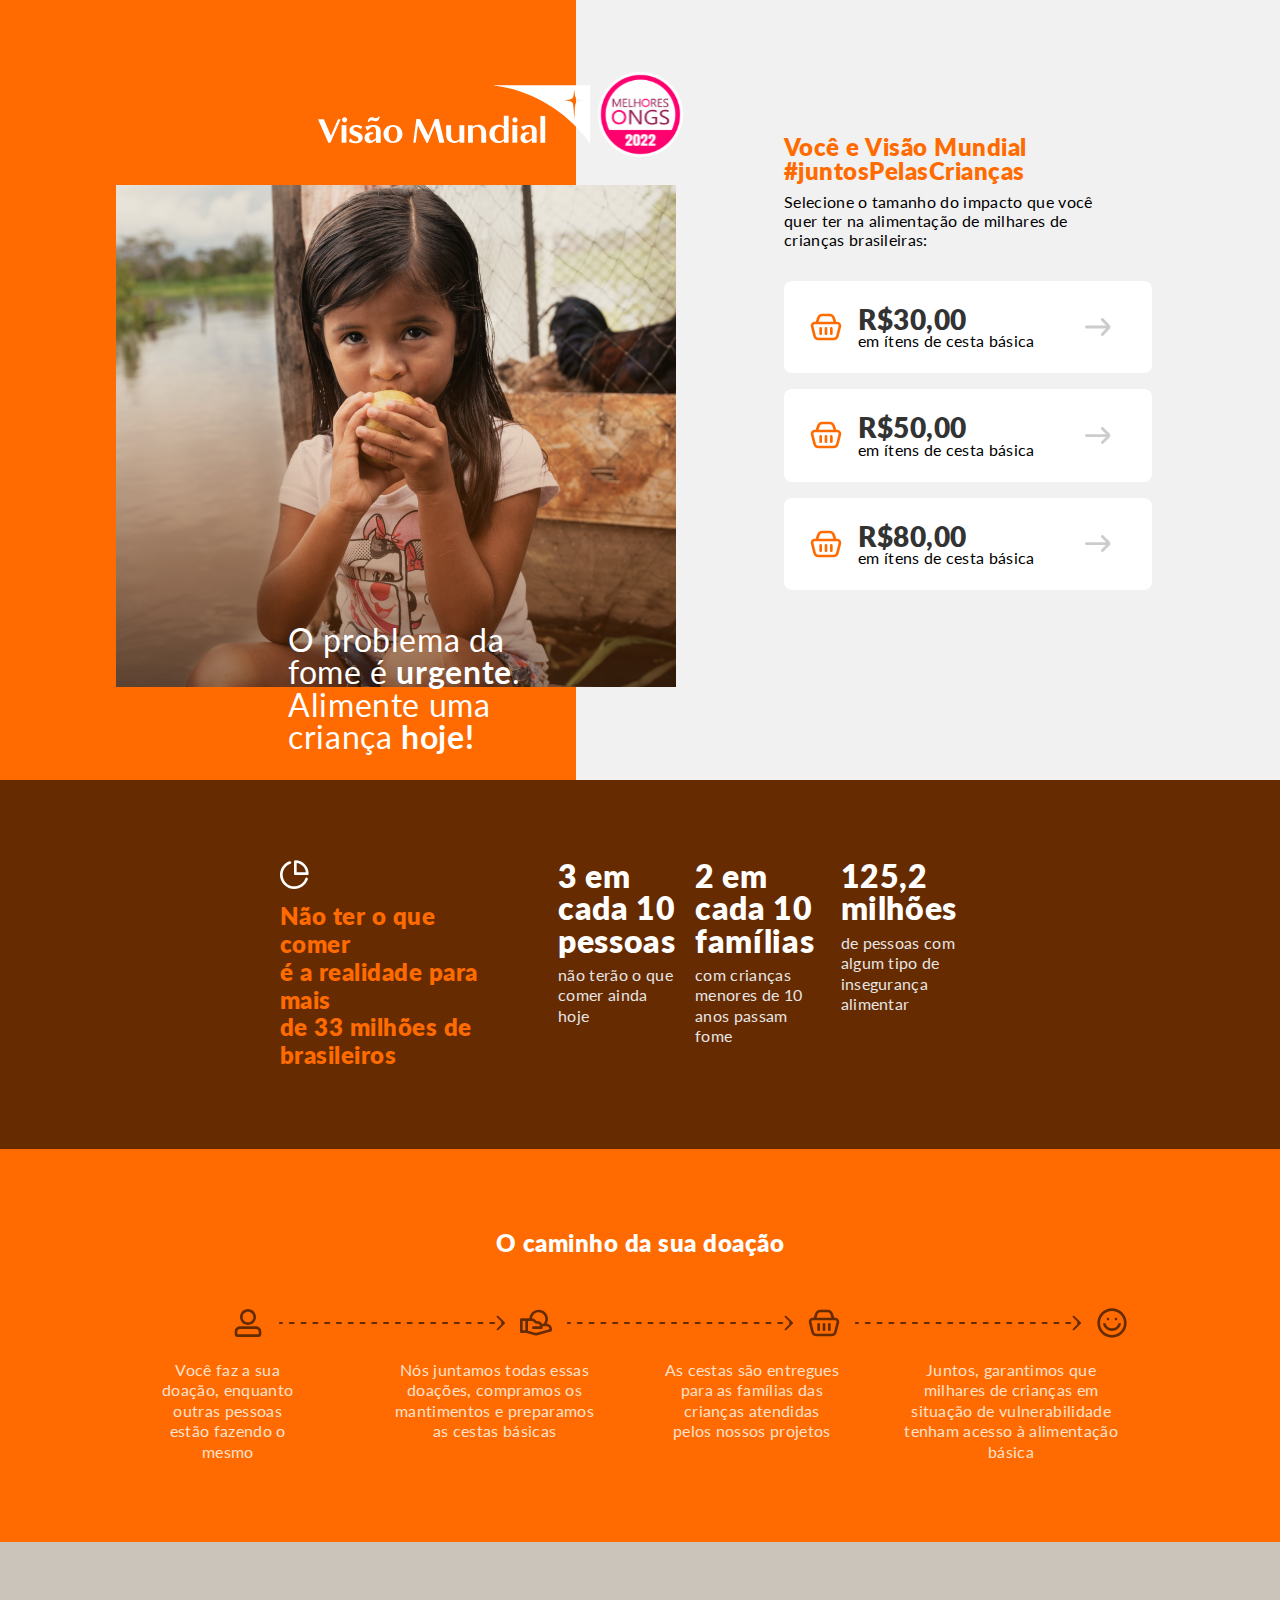
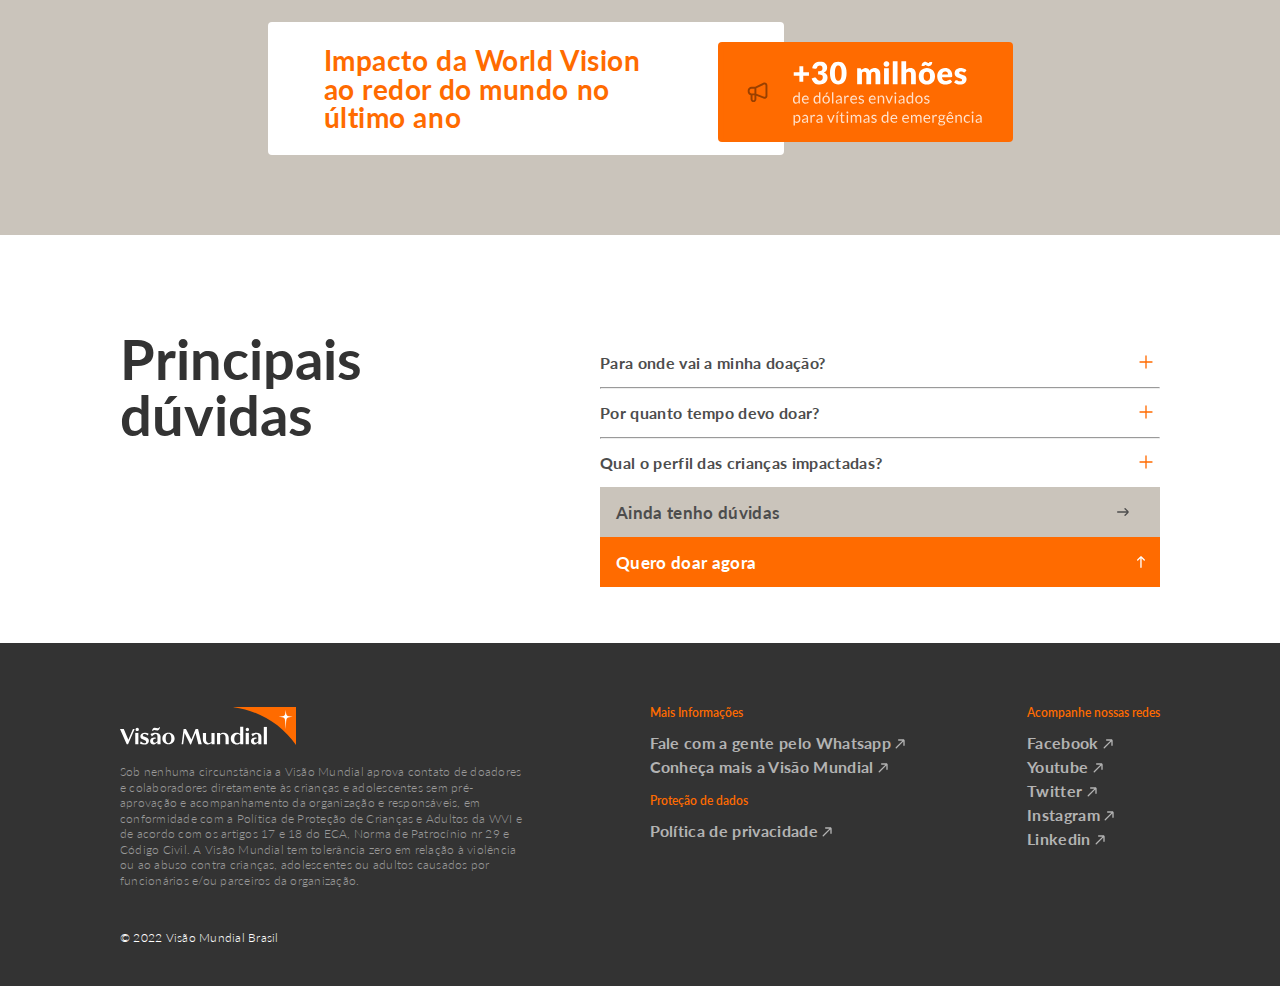
==== index.html @ 4692e0c3 "cristiandres" ====
<!DOCTYPE html>
<html lang="en">
<head>

<script type="a19dc2d18b80ae89de9bfba3-text/javascript">
      (function (w, d, s, l, i) {
        w[l] = w[l] || [];
        w[l].push({ "gtm.start": new Date().getTime(), event: "gtm.js" });
        var f = d.getElementsByTagName(s)[0],
          j = d.createElement(s),
          dl = l != "dataLayer" ? "&l=" + l : "";
        j.async = true;
        j.src = "https://www.googletagmanager.com/gtm.js?id=" + i + dl;
        f.parentNode.insertBefore(j, f);
      })(window, document, "script", "dataLayer", "GTM-N586X29");
    </script>

<meta charset="UTF-8" />
<meta http-equiv="X-UA-Compatible" content="IE=edge" />
<meta name="viewport" content="width=device-width, initial-scale=1.0" />
<link rel="stylesheet" href="./style/style.css" />
<title>Juntos Pelas Crianças</title>
<link rel="icon" href="assets/favicon.ico" />
<link rel="preconnect" href="https://fonts.googleapis.com" />
<link rel="preconnect" href="https://fonts.gstatic.com" crossorigin />
<link href="https://fonts.googleapis.com/css2?family=Lato:ital,wght@0,300;0,400;0,700;0,900;1,300;1,400&display=swap" rel="stylesheet" />
<link rel="stylesheet" href="https://unpkg.com/swiper/swiper-bundle.min.css" />
</head>
<body>

<noscript><iframe
        src="https://www.googletagmanager.com/ns.html?id=GTM-N586X29"
        height="0"
        width="0"
        style="display: none; visibility: hidden"
      ></iframe
    ></noscript>

<main>

<section class="first-section" class="section">
<div class="left-side-first-section">
<img class="logo" src="./assets/logo-com-selo-ongs-2022.svg" alt="Logo Visão Mundial" style="height: 85px;" />
<img class="child-image" src="./assets/child-image.png" alt="Imagem de uma criança sorrindo olhando para a camera" style="top:185px" />
<img class="child-image-mobile" src="./assets/child-image-mobile.png" alt="Imagem de uma criança sorrindo olhando para a camera" />
<div>
<p class="description">
O problema da <br> fome é <strong>urgente</strong>. <br> Alimente uma <br>
criança <strong>hoje!</strong>
</p>
<a href="#faq-section" class="button-left-side-first-section">
Quero saber mais <br />
</a>
</div>
</div>
<div class="right-side-first-section" id="right-side-first-section">
<h1>Você e Visão Mundial #juntosPelasCrianças</h1>
<p>
Selecione o tamanho do impacto que você quer ter na alimentação de milhares de crianças brasileiras:
</p>
<div class="buttons">
<button class="button-donate" id="donate" onclick="if (!window.__cfRLUnblockHandlers) return false; handleCheckoutDonate(1,30)" data-cf-modified-a19dc2d18b80ae89de9bfba3-="">
<img class="icon" src="./assets/icon-donation.svg" alt="Icone silhoueta de uma pessoa" />
<div class="flex-content">
<h1>R$30,00</h1>
<p>em ítens de cesta básica</p>
</div>
<img class="arrow-icon" id="seta" src="./assets/right-arrow.svg" alt="Icone seta para esquerda" />
</button>
<button class="button-donate" onclick="if (!window.__cfRLUnblockHandlers) return false; handleCheckoutDonate(2,50)" data-cf-modified-a19dc2d18b80ae89de9bfba3-="">
<img class="icon" src="./assets/icon-donation.svg" alt="Icone silhoueta de duas pessoa" />
<div class="flex-content">
<h1>R$50,00</h1>
<p>em ítens de cesta básica</p>
</div>
<img class="arrow-icon" id="seta" src="./assets/right-arrow.svg" alt="Icone seta para esquerda" />
</button>
<button class="button-donate" onclick="if (!window.__cfRLUnblockHandlers) return false; handleCheckoutDonate(3,80)" data-cf-modified-a19dc2d18b80ae89de9bfba3-="">
<img class="icon" src="./assets/icon-donation.svg" alt="Icone silhoueta de duas pessoa com um simbolo de mais ao lado" />
<div class="flex-content">
<h1>R$80,00</h1>
<p>em ítens de cesta básica</p>
</div>
<img class="arrow-icon" id="seta" src="./assets/right-arrow.svg" alt="Icone seta para esquerda" />
</button>
</div>
</div>
</section>

<section class="section-infos">
<div class="container-infos">
<div class="flex-container-infos">
<div class="left-div-infos">
<img src="assets/clock-icon.svg" alt="Icone de um relógio" />
<h1>Não ter o que comer </br>
é a realidade para mais </br>
de 33 milhões de brasileiros</h1>
</div>
<div class="card-infos">
<div class="card-info">
<h1>3 em cada 10 pessoas</h1>
<p>não terão o que comer ainda hoje</p>
</div>
<div class="card-info">
<h1>2 em cada
10 famílias</h1>
<p>com crianças menores de 10 anos passam fome</p>
</div>
<div class="card-info">
<h1>125,2
milhões</h1>
<p>de pessoas com algum tipo de insegurança alimentar</p>
</div>
</div>
</div>
</div>
</section>

<section class="section-infos-mobile">
<div class="container-infos">
<div class="flex-container-infos">
<div class="left-div-infos">
<img src="assets/clock-icon.svg" alt="Icone de um relógio" />
<h1>Não ter o que comer </br>
é a realidade para mais </br>
de 33 milhões de brasileiros</h1>
</div>
<div class="slideshow-container" id="sliders">
<div class="slide mySlidesNew fade">
<div class="card-info">
<h1>3 em cada 10 pessoas</h1>
<p>não terão o que comer ainda hoje</p>
</div>
</div>
<div class="slide mySlidesNew fade">
<div class="card-info">
<h1>2 em cada
10 famílias</h1>
<p>com crianças menores de 10 anos passam fome</p>
</div>
</div>
<div class="slide mySlidesNew fade">
<div class="card-info">
<h1>125,2
milhões</h1>
<p>de pessoas com algum tipo de insegurança alimentar</p>
</div>
</div>
</div>
<div style="text-align: center">
<span class="dot" onclick="if (!window.__cfRLUnblockHandlers) return false; currentSlide(1)" data-cf-modified-a19dc2d18b80ae89de9bfba3-=""></span>
<span class="dot" onclick="if (!window.__cfRLUnblockHandlers) return false; currentSlide(2)" data-cf-modified-a19dc2d18b80ae89de9bfba3-=""></span>
<span class="dot" onclick="if (!window.__cfRLUnblockHandlers) return false; currentSlide(3)" data-cf-modified-a19dc2d18b80ae89de9bfba3-=""></span>
</div>
</div>
</div>
</section>

<section class="section-steps">
<div class="container-steps">
<div class="flex-container-steps">
<div class="left-div-steps">
<h1>O caminho da sua doação</h1>
</div>
<img src="assets/caminho-da-doacao.svg" alt="Caminho da doação" class="caminho-da-doacao" />
<div class="card-steps">
<div class="card-step">
<img src="assets/one-person-icon.svg" alt="Icone de uma pessoa" class="icons" />
<p class="step-one">Você faz a sua doação, enquanto outras pessoas estão fazendo o mesmo</p>
<img src="assets/line.svg" alt="Icone de uma linha" class="icon-line" />
<img src="assets/Combined.svg" alt="Icone de uma pessoa" class="icons" />
<p class="step-two">Nós juntamos todas essas doações, compramos os mantimentos e preparamos as cestas básicas</p>
<img src="assets/line.svg" alt="Icone de uma linha" class="icon-line" />
<img src="assets/basket.svg" alt="Icone de uma pessoa" class="icons" />
<p class="step-three">As cestas são entregues para as famílias das crianças atendidas pelos nossos projetos</p>
<img src="assets/line.svg" alt="Icone de uma linha" class="icon-line" />
<img src="assets/happy.svg" alt="Icone de uma pessoa" class="icons" />
<p class="step-four">Juntos, garantimos que milhares de crianças em situação de vulnerabilidade tenham acesso à alimentação básica</p>
</div>
</div>
</div>
</section>
<a class="donate-now-button-mobile" href="#right-side-first-section">
<p>
Quero doar agora
</p>
<img class="arrow" id="arrow" src="assets/shape-top-orange.svg" />
</a>

<section class="impact-section">
<div class="container">
<div class="flex-container">
<div class="left-div">
<h1>Impacto da World Vision ao redor do mundo no último ano</h1>
</div>
<div class="slideshow-container" id="sliders">
<div class="slide mySlides fade">
<img id="imgcarrossel" class="right-div" src="assets/Property 1=Group 15.svg" alt="" />
</div>
<div class="slide mySlides fade">
<img id="imgcarrossel" class="right-div" src="assets/Property 1=Group 16.svg" alt="" />
</div>
<div class="slide mySlides fade">
<img id="imgcarrossel" class="right-div" src="assets/Property 1=Group 17.svg" alt="" />
</div>
</div>
<div style="text-align: center">
<span class="dot" onclick="if (!window.__cfRLUnblockHandlers) return false; currentSlide(1)" data-cf-modified-a19dc2d18b80ae89de9bfba3-=""></span>
<span class="dot" onclick="if (!window.__cfRLUnblockHandlers) return false; currentSlide(2)" data-cf-modified-a19dc2d18b80ae89de9bfba3-=""></span>
<span class="dot" onclick="if (!window.__cfRLUnblockHandlers) return false; currentSlide(3)" data-cf-modified-a19dc2d18b80ae89de9bfba3-=""></span>
</div>
</div>
</div>
</section>
<section class="faq-section" id="faq-section">
<div class="container-principle-questions">
<div class="faq">
<h1 class="principle-questions">Principais dúvidas</h1>
<div class="faq-container">
<div class="faq-one">
<div class="faq-header">
<p>Para onde vai a minha doação?</p>
</div>
<div class="faq-body">
<p>
A Visão Mundial atua em 26 estados + Distrito Federal,
com projetos focados na transformação da realidade de crianças,
de suas famílias e de suas comunidades. Neste momento, estamos
reunindo esforços no combate à fome. A sua doação é destinada à
compra de mantimentos que serão distribuídos para as famílias de
crianças em situação de vulnerabilidade.
</p>
</div>
</div>
<hr class="hr" />
<div class="faq-one">
<div class="faq-header">Por quanto tempo devo doar?</div>
<div class="faq-body">
<p>
Você pode doar até quando quiser. Não estipulamos uma data
limite para continuar doando, já que nossa atuação não acaba
e estamos sempre nos desafiando mais, em alcançar cada vez
mais crianças e oferecer o melhor suporte possível para que
tenham um presente e futuro melhores.
</p>
</div>
</div>
<hr class="hr" />
<div class="faq-two">
<div class="faq-header">
Qual o perfil das crianças impactadas?
</div>
<div class="faq-body">
<p>
São crianças que tem à partir de 2 anos de idade, que
estejam em comunidades com altos índices de violência, pouco
ou nenhum saneamento básico, pouco ou nenhum equipamento
público e que estejam em uma família com renda per capta de
até meio salário mínimo por pessoa ou sem renda nenhuma.
</p>
</div>
</div>
<div class="new-button">
<button class="ask-questions" onclick="if (!window.__cfRLUnblockHandlers) return false; redirectFaq()" data-cf-modified-a19dc2d18b80ae89de9bfba3-="">
Ainda tenho dúvidas
<img class="arrow" id="arrow" src="assets/shape-right.svg" />
</button>
</div>
<div class="donate-now">
<a class="donate-now-button" href="#right-side-first-section">
Quero doar agora
<img class="arrow" id="arrow" src="assets/shape-top.svg" />
</a>
</div>
</div>
</div>
</div>
</section>
<div class="new-button2">
<div class="container-align-button">
<button class="ask-questions" onclick="if (!window.__cfRLUnblockHandlers) return false; redirectFaq()" data-cf-modified-a19dc2d18b80ae89de9bfba3-="">
Ainda tenho dúvidas
</button>
<img class="arrow" id="arrow" src="assets/shape-right.svg" />
</div>
</div>

<section class="footer">
<div class="container">
<div class="footer-container">
<div class="footer-column-1">
<img src="./assets/logo2.svg" class="logo-footer" alt="Logo Visão Mundial" />
<p class="description">
Sob nenhuma circunstância a Visão Mundial aprova contato de
doadores e colaboradores diretamente às crianças e adolescentes
sem pré-aprovação e acompanhamento da organização e
responsáveis, em conformidade com a Política de Proteção de
Crianças e Adultos da WVI e de acordo com os artigos 17 e 18 do
ECA, Norma de Patrocínio nr 29 e Código Civil. A Visão Mundial
tem tolerância zero em relação à violência ou ao abuso contra
crianças, adolescentes ou adultos causados por funcionários e/ou
parceiros da organização.
</p>
<p class="copyright">© 2022 Visão Mundial Brasil</p>
</div>
<div class="footer-column-2-desktop">
<div class="infos">
<div class="title-info">Mais Informações</div>
<ul class="ul-links">
<a class="first-link" href="https://api.whatsapp.com/send/?phone=5511984840442&text=Quero+saber+mais+Sobre+o+Juntos+pelas+Crian%C3%A7as&type=phone_number&app_absent=0" target="_blank">
Fale com a gente pelo Whatsapp
<img src="assets/shape.svg" alt="logo seta" />
</a>
<a href="https://visaomundial.org.br/" target="_blank">
Conheça mais a Visão Mundial
<img src="assets/shape.svg" alt="logo seta" />
</a>
</ul>
</div>
<div class="infos2">
<div class="title-info data-protection">Proteção de dados</div>
<ul>
<a class="first-link" href="https://visaomundial.org.br/politica-de-privacidade" target="_blank">
Política de privacidade
<img src="assets/shape.svg" alt="logo seta" />
</a>
</ul>
</div>
</div>
<div class="footer-column-3-desktop">
<div>
<div class="title-info">Acompanhe nossas redes</div>
<ul>
<a class="first-link" href="https://www.facebook.com/visaomundialbrasil" target="_blank">Facebook <img src="assets/shape.svg" alt="logo seta" /></a>
<a href="https://www.youtube.com/user/visaomundial" target="_blank">Youtube <img src="assets/shape.svg" alt="logo seta" /></a>
<a href="https://twitter.com/visaomundialbr" target="_blank">Twitter <img src="assets/shape.svg" alt="logo seta" /></a>
<a href="https://www.instagram.com/visaomundialbr" target="_blank">Instagram <img src="assets/shape.svg" alt="logo seta" /></a>
<a href="https://www.linkedin.com/company/visaomundialbrasil" target="_blank">Linkedin <img src="assets/shape.svg" alt="logo seta" /></a>
</ul>
</div>
</div>
<div class="footer-column-2">
<div class="infos">
<div class="title-info">Mais Informações</div>
<ul class="ul-links">
<a class="first-link" href="https://api.whatsapp.com/send/?phone=5511984840442&text=Quero+saber+mais+Sobre+o+Juntos+pelas+Crian%C3%A7as&type=phone_number&app_absent=0" target="_blank">
Fale com a gente pelo Whatsapp
<img src="assets/shape.svg" alt="logo seta" />
</a>
<a href="https://visaomundial.org.br/" target="_blank">
Conheça mais a Visão Mundial
<img src="assets/shape.svg" alt="logo seta" />
</a>
</ul>
</div>
<div>
<div class="title-info">Acompanhe nossas redes</div>
<ul>
<a class="first-link" href="https://www.facebook.com/visaomundialbrasil" target="_blank">Facebook <img src="assets/shape.svg" alt="logo seta" /></a>
<a href="https://www.youtube.com/user/visaomundial" target="_blank">Youtube <img src="assets/shape.svg" alt="logo seta" /></a>
<a href="https://twitter.com/visaomundialbr" target="_blank">Twitter <img src="assets/shape.svg" alt="logo seta" /></a>
<a href="https://www.instagram.com/visaomundialbr" target="_blank">Instagram <img src="assets/shape.svg" alt="logo seta" /></a>
<a href="https://www.linkedin.com/company/visaomundialbrasil" target="_blank">Linkedin <img src="assets/shape.svg" alt="logo seta" /></a>
</ul>
</div>
<div class="footer-styled">
<div class="infos2">
<div class="title-info data-protection">
Proteção de dados
</div>
<ul>
<a class="first-link" href="https://visaomundial.org.br/politica-de-privacidade" target="_blank">
Política de privacidade
<img src="assets/shape.svg" alt="logo seta" />
</a>
</ul>
<p class="copyright-responsive">
© 2022 Visão Mundial Brasil
</p>
</div>
</div>
</div>
</div>
</div>
</section>
</main>
<script src="main.js" type="a19dc2d18b80ae89de9bfba3-text/javascript"></script>
<script src="cdn-cgi/scripts/7d0fa10a/cloudflare-static/rocket-loader.min.js" data-cf-settings="a19dc2d18b80ae89de9bfba3-|49" defer=""></script><script>(function(){var js = "window['__CF$cv$params']={r:'792d05284d28010c',m:'62EVieqqGM2b7tFqPxqPP0urpMgGjeKbTmohQ7Q.zNc-1675278973-0-AfZ0HYU2oMQgvB2HtzjO/BmD67C85xA/m6UpIfVWdhsxxM2Cqoj7UtRtLjNQlJabB9xCR+bQ0feY7Orht8M1q5HPN3GzhIoXNREAxhd0/8vvodjFzK/+mPB7bnPtZ2iF7Q==',s:[0xb9385d75fd,0x10c1b6992c],u:'/cdn-cgi/challenge-platform/h/b'};var now=Date.now()/1000,offset=14400,ts=''+(Math.floor(now)-Math.floor(now%offset)),_cpo=document.createElement('script');_cpo.nonce='',_cpo.src='/cdn-cgi/challenge-platform/h/b/scripts/alpha/invisible.js?ts='+ts,document.getElementsByTagName('head')[0].appendChild(_cpo);";var _0xh = document.createElement('iframe');_0xh.height = 1;_0xh.width = 1;_0xh.style.position = 'absolute';_0xh.style.top = 0;_0xh.style.left = 0;_0xh.style.border = 'none';_0xh.style.visibility = 'hidden';document.body.appendChild(_0xh);function handler() {var _0xi = _0xh.contentDocument || _0xh.contentWindow.document;if (_0xi) {var _0xj = _0xi.createElement('script');_0xj.nonce = '';_0xj.innerHTML = js;_0xi.getElementsByTagName('head')[0].appendChild(_0xj);}}if (document.readyState !== 'loading') {handler();} else if (window.addEventListener) {document.addEventListener('DOMContentLoaded', handler);} else {var prev = document.onreadystatechange || function () {};document.onreadystatechange = function (e) {prev(e);if (document.readyState !== 'loading') {document.onreadystatechange = prev;handler();}};}})();</script></body>
</html>
---- style/style.css ----
*{padding:0;margin:0;box-sizing:border-box;font-family:lato,sans-serif}html{scroll-behavior:smooth}.container{max-width:1040px;margin:0 auto;width:100%}.container-principle-questions{max-width:1040px;margin:0 auto;width:100%}.first-section{width:100%;display:flex;background-color:#f1f1f1}.left-side-first-section{background-color:#ff6b00;width:45%;padding:72px 100px 72px 188px;position:relative;height:780px}.logo{margin-left:130px}.child-image{position:absolute;right:-100px;width:100%;max-width:560px;top:140px}.child-image-mobile{display:none;position:absolute;right:-100px;width:100%;top:140px}.button-left-side-first-section{display:none}.left-side-first-section>div>p{max-width:240px;font-family:lato;font-style:normal;font-weight:400;font-size:32px;line-height:101.5%;letter-spacing:.02em;color:#fff;position:relative;margin-top:464px;margin-left:100px}.left-div h1{max-width:516px;width:100%}.right-side-first-section{width:55%;padding-left:208px;padding-top:127px}.right-side-first-section>h1{width:18.75rem;font-style:normal;font-weight:800;font-size:1.5rem;line-height:102%;color:#ff6b00;letter-spacing:.02em;margin-bottom:8px;margin-top:8px}.right-side-first-section>p{max-width:333px;font-style:normal;margin-bottom:32px;font-size:1rem;letter-spacing:.02em;color:.333333}.button-donate{max-width:368px;width:100%;background:#fff;border-radius:8px;border:none;display:flex;align-items:center;margin-top:16px;margin-bottom:8px;cursor:pointer;padding:24px 28px 24px 26px}.arrow-icon{width:26px;margin-left:50px}.button-donate>div{text-align:left;margin-left:16px}.button-donate>div>h1{font-family:lato;font-style:normal;font-weight:800;font-size:28px;line-height:101.5%;letter-spacing:.02em;color:#333}.button-donate>div>p{font-family:lato;font-style:normal;font-weight:400;font-size:16px;line-height:100%;letter-spacing:.02em;color:.333333}.list-of-benefits>p{font-family:lato;font-style:normal;font-weight:300;font-size:12px;line-height:129.5%;letter-spacing:.02em;color:#333;margin-top:56px}.slideshow-container{position:relative;margin-top:20px}.mySlides{display:none}.prev,.next{cursor:pointer;position:absolute;top:50%;width:auto;margin-top:-22px;padding:16px;color:#fff;font-weight:700;font-size:18px;transition:.6s ease;border-radius:0 3px 3px 0;user-select:none}.active,.dot:hover{color:#717171}.fade{animation-name:fade;animation-duration:1.5s}@keyframes fade{from{opacity:.4}to{opacity:1}}.list-of-benefits>ul{list-style-type:none}.list-of-benefits>ul>li{display:flex;align-items:center;margin-top:2px;margin-bottom:2px;color:#666}.list-of-benefits>ul>li>img{margin-right:5px}.flex-container{display:flex;justify-content:center}.slide{display:inline-block}.slide>img{width:296px;height:104px}.impact-section{width:100%;background-color:#cac4bb;padding:80px 0;display:flex;justify-content:center}.swiper{width:300px;height:300px;position:absolute;left:50%;top:50%;margin-left:-150px;margin-top:-150px}.swiper-slide{background-position:center;background-size:cover}.impact-section .left-div{background:#fff;border-radius:4px;max-width:516px;max-height:144px;padding:24px 91px 24px 56px}.impact-section .left-div>h1{font-weight:700;font-size:28px;line-height:101.5%;letter-spacing:.02em;color:#ff6b00;width:95%}.impact-section .right-div{background:#ff6b00;border-radius:4px;width:295px;height:100px;display:flex;align-items:center;justify-content:center;margin-left:-66px}.impact-section .right-div>img{width:20px;height:20px;margin-left:25px;margin-right:25px}.impact-section .right-div>div{width:100%;color:#fff}.section-infos{width:100%;background-color:#662b00;padding:80px 0;display:flex;justify-content:center;padding:80px 280px}.section-infos-mobile{width:100%;background-color:#662b00;padding:80px 0;display:flex;justify-content:center;padding:80px 280px;display:none}.container-infos .flex-container-infos{display:flex}.left-div-infos>h1{color:#ff6b00;font-family:lato;font-style:normal;font-weight:800;font-size:24px;line-height:116%;letter-spacing:.02em;color:#ff6b00;max-width:368px;margin-top:10px;padding-right:50px}.card-infos{display:flex}.card-info{max-width:177px;margin-right:16px}.card-info>h1{font-family:lato;font-style:normal;font-weight:800;font-size:32px;line-height:101.5%;letter-spacing:.02em;color:#fff;margin-bottom:8px}.card-info>p{font-family:lato;font-style:normal;font-weight:400;font-size:16px;line-height:128%;letter-spacing:.02em;color:#e6e6e6}.icons{display:none}.icon-line{display:none}.section-steps{width:100%;background-color:#ff6b00;padding:80px 0;display:flex;justify-content:center;padding:80px 280px}.left-div-steps>h1{font-family:lato;font-style:normal;font-weight:800;font-size:24px;line-height:116%;text-align:center;letter-spacing:.02em;margin-bottom:50px;color:#fff}.caminho-da-doacao{margin-left:80px;margin-bottom:18px}.card-step{display:flex;font-family:lato;font-style:normal;font-weight:400;font-size:16px;line-height:128%;text-align:center;letter-spacing:.02em;color:#ffe1cc}.step-one{max-width:190px;margin-right:91px}.step-two{max-width:204px;margin-right:68px}.step-three{max-width:236px;margin-right:53px}.step-four{max-width:234px}.faq-section{width:100%;display:flex;justify-content:center;padding-top:96px;padding-bottom:56px}.principle-questions{width:252px;height:112px;font-family:lato;font-style:normal;font-weight:700;font-size:56px;line-height:99.5%;color:#333}.faq-section .faq-container{max-width:560px;margin-top:24px;width:100%}.faq-header{font-style:normal;font-weight:700;font-size:16px;line-height:100%;letter-spacing:.02em;color:#4d4d4d;margin-bottom:16px;display:flex;justify-content:space-between;cursor:pointer}.faq-section{padding:96px 16px 56px}.faq{display:flex;justify-content:space-between}.faq-header:after{content:url(../assets/shape2.svg);padding-right:7px;padding-left:7px;color:#ff6b00;float:right}.active:after{content:url(../assets/shap.svg);color:#ff6b00}.faq-body{padding:0 18px;background-color:#fff;display:none;overflow:hidden;font-style:normal;font-weight:400;font-size:16px;line-height:122.5%;letter-spacing:.02em;color:#999;padding-left:0}.faq-body>p>a{color:#ff6b00;cursor:pointer}.new-button2{display:none;margin-top:12px}.new-button{display:flex;align-items:center;justify-content:space-between}.new-button :hover{background:#cac4bb}#arrow{margin-right:15px}.donate-now{display:flex;align-items:center;justify-content:space-between}.donate-now-button-mobile{display:none;color:#ff6b00;width:100%;height:50px;border:none;font-size:17px;font-weight:700;line-height:100%;letter-spacing:.02em;background:#fff;cursor:pointer;align-items:center;justify-content:space-between;padding-left:16px;padding-right:16px;text-decoration:none}.donate-now-button{color:#fff;width:100%;height:50px;border:none;font-size:17px;font-weight:700;line-height:100%;letter-spacing:.02em;background:#ff6b00;cursor:pointer;display:flex;align-items:center;justify-content:space-between;text-decoration:none;padding-left:16px}.ask-questions :hover{background:#cac4bb}.ask-questions{color:#4d4d4d;width:100%;height:50px;border:none;font-size:17px;font-weight:700;line-height:100%;letter-spacing:.02em;background:#cac4bb;cursor:pointer;display:flex;align-items:center;justify-content:space-between;padding-left:16px;padding-right:16px}.ask-questions>button{text-decoration:none;color:#4d4d4d}.button-principle-questions{background:0 0;border:none}.hr{margin-top:16px;margin-bottom:16px}.footer{background:#333;display:flex;padding-top:64px;padding-bottom:40px}.footer-container{display:flex;justify-content:space-between}.copyright-responsive{display:none}.description{width:408px;margin-top:16px;font-family:lato;font-style:normal;font-weight:300;font-size:12px;line-height:129.5%;letter-spacing:.02em;color:#999}.copyright{margin-top:42px;font-family:lato;font-style:normal;font-weight:300;font-size:12px;line-height:129.5%;letter-spacing:.02em;color:#fff}.infos2{margin-top:20px}.footer-column-2{display:none}.footer-column-3{display:none}.first-link{margin-top:8px}.footer .title-info{color:#ff6b00;font-size:12px;line-height:12px;font-weight:600;margin-bottom:8px}.footer ul{display:flex;flex-direction:column}.footer ul>a{text-decoration:none;list-style-type:none;font-weight:700;font-size:1rem;line-height:25px;letter-spacing:.02em;color:#b3b3b3;font-family:lato;font-style:normal;font-weight:700;font-size:16px;line-height:100%;letter-spacing:.02em;color:#b3b3b3;margin-top:8px}@media screen and (min-width:2400px){.left-side-first-section>div>p{padding-left:150px!important;width:100%}.logo{padding-left:200px!important}}@media screen and (min-width:2200px){.left-side-first-section>div>p{padding-left:100px;max-width:500px;width:100%}.logo{padding-left:100px}}@media screen and (min-width:2000px){.left-side-first-section>div>p{margin-left:200px!important;max-width:420px}.logo{margin-left:200px!important}}@media screen and (min-width:1700px){.left-side-first-section{padding-left:350px!important}}@media screen and (min-width:1600px){.left-side-first-section{padding-left:250px}}@media screen and (min-width:1500px){.logo{margin-left:100px}.left-side-first-section>div>p{margin-left:100px}}@media screen and (min-width:1300px){.left-side-first-section{padding-left:207px}}@media(max-width:1120px){.left-side-first-section{height:760px;padding-top:40px}.left-side-first-section>div>p{margin-left:20px;margin-top:431px}.logo{margin-left:30px}.right-side-first-section{padding-top:80px;padding-right:20px}.faq-section{padding-right:40px}.footer{padding-left:20px;padding-right:20px}}@media screen and (max-width:1040px){.left-side-first-section>div>p{margin-top:396px}.left-side-first-section{padding-left:150px}.caminho-da-doacao{max-width:620px;margin-left:30px}}@media screen and (max-width:980px){.left-side-first-section{padding-left:150px}.left-side-first-section>div>p{margin-top:393px;font-size:25px;line-height:24px}.right-side-first-section{padding-left:120px;padding-top:50px}.right-side-first-section>p{width:320px}.button-donate{width:320px}.flex-container{flex-direction:column;align-items:center;text-align:center}.principle-questions{font-size:50px}.description{width:280px}}@media screen and (max-width:900px){.left-side-first-section>div>p{margin-top:343px;margin-left:-30px}.logo{margin-left:-30px}}@media(max-width:820px){.child-image{right:0}.left-side-first-section{padding-left:22px}.left-side-first-section>div>p{margin-top:348px;max-width:200px;font-size:20px;line-height:20px;margin-left:127px}.logo{margin-left:110px}.right-side-first-section{padding-left:7%;padding-top:10px}.right-side-first-section>p{width:280px}.button-donate{margin-top:8px}#donate{margin-top:16px}.left-div>h1{font-size:10px}.container-principle-questions{display:flex;justify-content:center}.faq{flex-direction:column;align-items:center;max-width:328px;width:100%}.faq-section{padding-top:20px;padding-bottom:0}.faq-container .faq-section{max-width:328px;width:100%}.faq-header{width:100%;font-family:lato;font-style:normal;font-weight:700;font-size:16px;line-height:100%;letter-spacing:.02em;color:#4d4d4d}.principle-questions{padding:0;margin:0;font-size:40px;width:100%;height:50px;padding-bottom:50px}.container-align-button{display:flex;align-items:center;justify-content:space-between;max-width:328px;width:100%;margin-left:-14px}.description{width:280px}.footer-column-2-desktop{display:none}.footer-column-3-desktop{display:none}.copyright{display:none}.container{width:100%;display:flex;flex-direction:column;align-items:center;margin-left:-30px}.footer-column-2{display:block;padding-top:32px}.copyright-responsive{display:block;margin-top:42px;font-family:lato;font-style:normal;font-weight:300;font-size:12px;line-height:129.5%;letter-spacing:.02em;color:#fff}.logo-footer{display:none}.footer-container{display:flex;flex-direction:column}.footer{padding-top:10px}}@media(max-width:700px){.impact-section .left-div{max-width:350px;max-height:128px;height:100%;width:100%;padding:8px 41px;text-align:left;max-height:176px}.impact-section .right-div{margin-left:0;margin-top:-25px}.first-section{display:flex;flex-direction:column}.right-side-first-section{margin-bottom:32px}.donate-now-button-mobile{display:flex}.left-div-steps>h1{font-weight:800;font-size:24px;line-height:116%;letter-spacing:.02em}.icons{display:block;width:30px}.icon-line{display:block;width:30px;height:40px;margin-bottom:19px}.caminho-da-doacao{display:none}.section-steps{padding:40px 16px}.step-one{max-width:100%;margin-right:0}.step-two{max-width:100%;margin-right:0}.step-three{max-width:100%;margin-right:0}.step-four{max-width:100%;margin-right:0}.card-steps{display:flex;justify-content:center}.card-step{flex-direction:column;text-align:left}.card-step>p{margin-top:18px;margin-bottom:16px}.logo{max-width:330px;width:100%;object-fit:contain;margin-left:0}.left-side-first-section{width:100%;height:100px;display:flex;flex-direction:column;align-items:center;margin:0;padding:0;padding-top:20px}.left-side-first-section>div>p{margin:0;font-family:lato;font-style:normal;font-weight:400;font-size:32px;line-height:101.5%;letter-spacing:.02em;color:#fff;margin-top:-308px}.child-image{display:none;padding:0;width:100%;min-width:360px;position:static;margin-top:55px}.child-image-mobile{display:block;padding:0;width:100%;position:static;margin-top:10px}.align-container>p{padding:0;margin:0;font-family:lato;font-style:normal;font-weight:400;font-size:32px;line-height:101.5%;letter-spacing:.02em;color:#fff;margin-top:340px;max-width:221px;width:100%;position:relative}.right-side-first-section{width:100%;padding-top:700px;padding-right:16px;padding-left:16px;display:flex;flex-direction:column;justify-content:center;align-items:flex-start}.right-side-first-section>h1{font-family:lato;font-style:normal;font-weight:800;font-size:24px;line-height:116%;letter-spacing:.02em;color:#ff6b00;text-align:left;width:100%}.right-side-first-section>p{font-family:lato;font-style:normal;font-weight:700;font-size:16px;line-height:122.5%;letter-spacing:.02em;color:#333;width:100%}.section-infos-mobile{display:flex;padding:57px 16px}.flex-container-infos{flex-direction:column}.left-div-infos>h1{font-family:lato;font-style:normal;font-weight:800;font-size:24px;line-height:116%;letter-spacing:.02em}.section-infos{display:none}.button-donate{width:100%}.buttons{display:flex;flex-direction:column;align-items:center;width:100%}.list-of-benefits{padding-bottom:32px}.faq .faq-container{margin-left:0;width:100%}.footer{padding:0}}@media screen and (max-width:540px){.right-side-first-section{padding-top:430px}}@media screen and (max-width:460px){.arrow-icon{margin-left:0}.right-side-first-section{padding-top:407px}.left-side-first-section>div>p{margin-left:-149px;margin-top:-275px}.impact-section .left-div{max-width:264px;max-height:128px;height:100%;width:100%;padding:8px 41px;text-align:left;max-height:176px;margin-left:30px}.impact-section .right-div{margin-left:30px;margin-top:-25px}.footer .title-info{margin-top:32px}.faq-container{margin-top:0}.faq-section{padding:0}.faq{max-width:100%}.new-button{width:100%}.container-principle-questions{display:block}.principle-questions,.faq-one,.faq-two,.ask-questions,.donate-now-button{padding-left:16px;padding-right:16px}.section-steps{justify-content:left}.principle-questions{margin-top:24px;margin-bottom:0;font-weight:800;font-size:24px;line-height:116%;letter-spacing:.02em}.left-side-first-section .description{font-weight:400;font-size:24px;line-height:101.5%;letter-spacing:.02em;padding-left:16px}}@media screen and (max-width:380px){.card-steps{justify-content:left}.step-one{max-width:190px}.step-two{max-width:204px}.step-three{max-width:236px}.step-four{max-width:289px}.right-side-first-section{padding-top:345px}.buttons{margin-top:24px}.icon{max-width:26px;width:100%}.flex-content{display:flex;justify-content:flex-start;flex-wrap:wrap}.arrow-icon{width:26px}.button-donate{padding:24px 28px 24px 26px}.button-donate>div{margin-left:15px}.button-donate>div>h1{font-family:lato;font-style:normal;font-weight:800;font-size:32px;line-height:101.5%;letter-spacing:.02em}.impact-section .left-div{max-width:264px;max-height:128px;height:100%;width:100%;padding:8px 41px;text-align:left;max-height:176px;margin-left:40px}.impact-section .right-div{margin-left:45px;margin-top:-25px}.footer .title-info{margin-top:32px}.left-side-first-section>div>p{margin-top:-230px}.description{margin-top:0}.footer{padding:24px 0 32px 16px}}
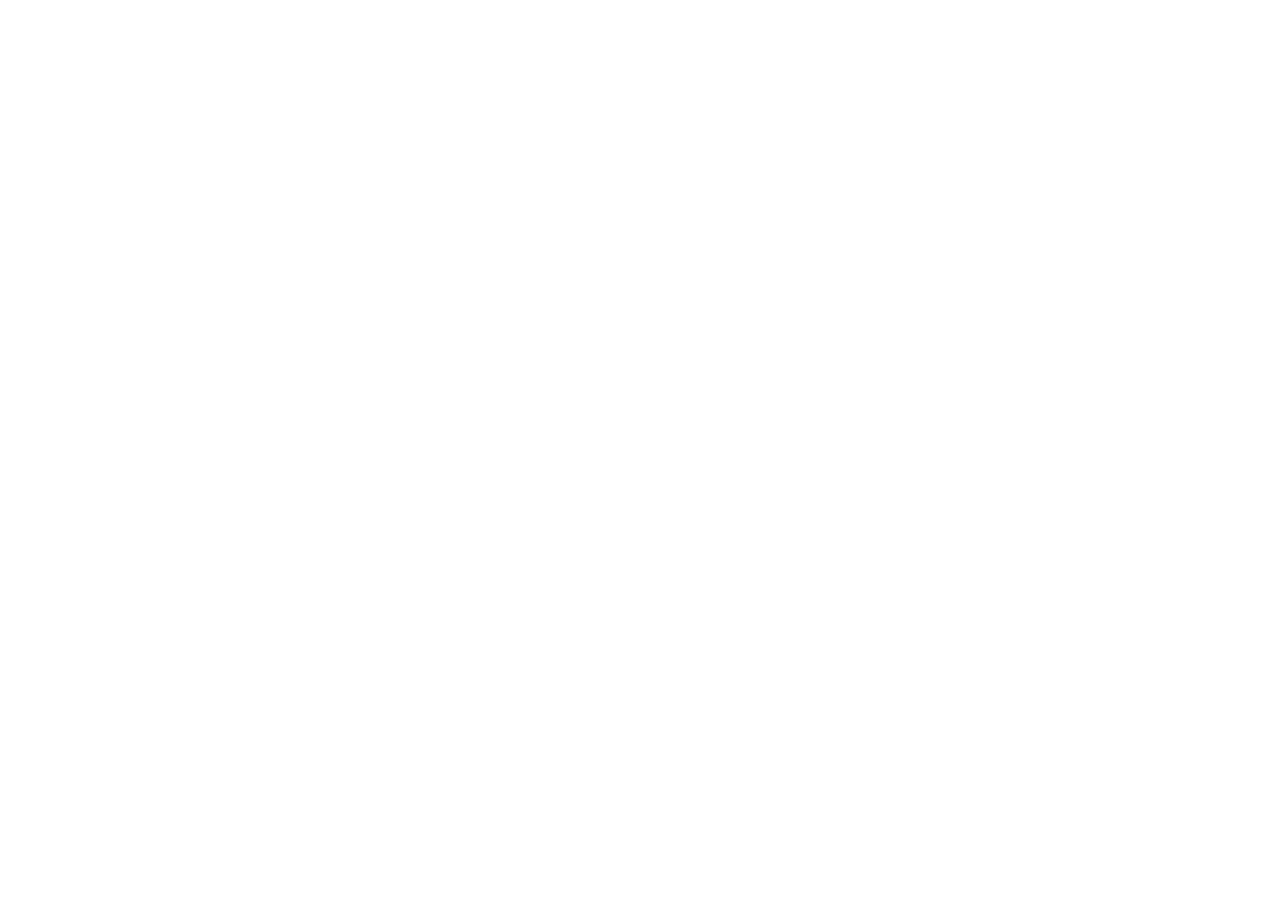
==== commit 2553a74f: "inde" ====
--- a/index.html
+++ b/index.html
@@ -1,389 +1,82 @@
 <!DOCTYPE html>
-<html lang="en">
-<head>
+<html lang="en" dir="ltr">
+  <head>
+    <meta charset="utf-8">
+    <title></title>
+  </head>
+  <body>
+<style>
+  .popup {
+    position: fixed;
+    top: 0;
+    left: 0;
+    width: 100%;
+    height: 100%;
+    background: rgba(0,0,0,0.5);
+    display: none;
+    justify-content: center;
+    align-items: center;
+    z-index: 999;
+  }
 
-<script type="a19dc2d18b80ae89de9bfba3-text/javascript">
-      (function (w, d, s, l, i) {
-        w[l] = w[l] || [];
-        w[l].push({ "gtm.start": new Date().getTime(), event: "gtm.js" });
-        var f = d.getElementsByTagName(s)[0],
-          j = d.createElement(s),
-          dl = l != "dataLayer" ? "&l=" + l : "";
-        j.async = true;
-        j.src = "https://www.googletagmanager.com/gtm.js?id=" + i + dl;
-        f.parentNode.insertBefore(j, f);
-      })(window, document, "script", "dataLayer", "GTM-N586X29");
-    </script>
+  .popup-content {
+    position: relative;
+    background: #ff6b00;
+    padding: 0px;
+    max-width: 600px;
+    text-align: center;
+  }
 
-<meta charset="UTF-8" />
-<meta http-equiv="X-UA-Compatible" content="IE=edge" />
-<meta name="viewport" content="width=device-width, initial-scale=1.0" />
-<link rel="stylesheet" href="./style/style.css" />
-<title>Juntos Pelas Crianças</title>
-<link rel="icon" href="assets/favicon.ico" />
-<link rel="preconnect" href="https://fonts.googleapis.com" />
-<link rel="preconnect" href="https://fonts.gstatic.com" crossorigin />
-<link href="https://fonts.googleapis.com/css2?family=Lato:ital,wght@0,300;0,400;0,700;0,900;1,300;1,400&display=swap" rel="stylesheet" />
-<link rel="stylesheet" href="https://unpkg.com/swiper/swiper-bundle.min.css" />
-</head>
-<body>
+  .close-btn {
+    position: absolute;
+    top: 10px;
+    right: 10px;
+    font-size: 28px;
+    font-weight: bold;
+    color: #fff;
+    cursor: pointer;
+  }
 
-<noscript><iframe
-        src="https://www.googletagmanager.com/ns.html?id=GTM-N586X29"
-        height="0"
-        width="0"
-        style="display: none; visibility: hidden"
-      ></iframe
-    ></noscript>
+  @media (max-width: 767px) {
+    .popup-content {
+      padding: 0px;
+    }
+  }
 
-<main>
+</style>
 
-<section class="first-section" class="section">
-<div class="left-side-first-section">
-<img class="logo" src="./assets/logo-com-selo-ongs-2022.svg" alt="Logo Visão Mundial" style="height: 85px;" />
-<img class="child-image" src="./assets/child-image.png" alt="Imagem de uma criança sorrindo olhando para a camera" style="top:185px" />
-<img class="child-image-mobile" src="./assets/child-image-mobile.png" alt="Imagem de uma criança sorrindo olhando para a camera" />
-<div>
-<p class="description">
-O problema da <br> fome é <strong>urgente</strong>. <br> Alimente uma <br>
-criança <strong>hoje!</strong>
-</p>
-<a href="#faq-section" class="button-left-side-first-section">
-Quero saber mais <br />
-</a>
-</div>
-</div>
-<div class="right-side-first-section" id="right-side-first-section">
-<h1>Você e Visão Mundial #juntosPelasCrianças</h1>
-<p>
-Selecione o tamanho do impacto que você quer ter na alimentação de milhares de crianças brasileiras:
-</p>
-<div class="buttons">
-<button class="button-donate" id="donate" onclick="if (!window.__cfRLUnblockHandlers) return false; handleCheckoutDonate(1,30)" data-cf-modified-a19dc2d18b80ae89de9bfba3-="">
-<img class="icon" src="./assets/icon-donation.svg" alt="Icone silhoueta de uma pessoa" />
-<div class="flex-content">
-<h1>R$30,00</h1>
-<p>em ítens de cesta básica</p>
-</div>
-<img class="arrow-icon" id="seta" src="./assets/right-arrow.svg" alt="Icone seta para esquerda" />
-</button>
-<button class="button-donate" onclick="if (!window.__cfRLUnblockHandlers) return false; handleCheckoutDonate(2,50)" data-cf-modified-a19dc2d18b80ae89de9bfba3-="">
-<img class="icon" src="./assets/icon-donation.svg" alt="Icone silhoueta de duas pessoa" />
-<div class="flex-content">
-<h1>R$50,00</h1>
-<p>em ítens de cesta básica</p>
-</div>
-<img class="arrow-icon" id="seta" src="./assets/right-arrow.svg" alt="Icone seta para esquerda" />
-</button>
-<button class="button-donate" onclick="if (!window.__cfRLUnblockHandlers) return false; handleCheckoutDonate(3,80)" data-cf-modified-a19dc2d18b80ae89de9bfba3-="">
-<img class="icon" src="./assets/icon-donation.svg" alt="Icone silhoueta de duas pessoa com um simbolo de mais ao lado" />
-<div class="flex-content">
-<h1>R$80,00</h1>
-<p>em ítens de cesta básica</p>
-</div>
-<img class="arrow-icon" id="seta" src="./assets/right-arrow.svg" alt="Icone seta para esquerda" />
-</button>
-</div>
-</div>
-</section>
-
-<section class="section-infos">
-<div class="container-infos">
-<div class="flex-container-infos">
-<div class="left-div-infos">
-<img src="assets/clock-icon.svg" alt="Icone de um relógio" />
-<h1>Não ter o que comer </br>
-é a realidade para mais </br>
-de 33 milhões de brasileiros</h1>
-</div>
-<div class="card-infos">
-<div class="card-info">
-<h1>3 em cada 10 pessoas</h1>
-<p>não terão o que comer ainda hoje</p>
-</div>
-<div class="card-info">
-<h1>2 em cada
-10 famílias</h1>
-<p>com crianças menores de 10 anos passam fome</p>
-</div>
-<div class="card-info">
-<h1>125,2
-milhões</h1>
-<p>de pessoas com algum tipo de insegurança alimentar</p>
-</div>
-</div>
-</div>
-</div>
-</section>
-
-<section class="section-infos-mobile">
-<div class="container-infos">
-<div class="flex-container-infos">
-<div class="left-div-infos">
-<img src="assets/clock-icon.svg" alt="Icone de um relógio" />
-<h1>Não ter o que comer </br>
-é a realidade para mais </br>
-de 33 milhões de brasileiros</h1>
-</div>
-<div class="slideshow-container" id="sliders">
-<div class="slide mySlidesNew fade">
-<div class="card-info">
-<h1>3 em cada 10 pessoas</h1>
-<p>não terão o que comer ainda hoje</p>
-</div>
-</div>
-<div class="slide mySlidesNew fade">
-<div class="card-info">
-<h1>2 em cada
-10 famílias</h1>
-<p>com crianças menores de 10 anos passam fome</p>
-</div>
-</div>
-<div class="slide mySlidesNew fade">
-<div class="card-info">
-<h1>125,2
-milhões</h1>
-<p>de pessoas com algum tipo de insegurança alimentar</p>
-</div>
-</div>
-</div>
-<div style="text-align: center">
-<span class="dot" onclick="if (!window.__cfRLUnblockHandlers) return false; currentSlide(1)" data-cf-modified-a19dc2d18b80ae89de9bfba3-=""></span>
-<span class="dot" onclick="if (!window.__cfRLUnblockHandlers) return false; currentSlide(2)" data-cf-modified-a19dc2d18b80ae89de9bfba3-=""></span>
-<span class="dot" onclick="if (!window.__cfRLUnblockHandlers) return false; currentSlide(3)" data-cf-modified-a19dc2d18b80ae89de9bfba3-=""></span>
-</div>
-</div>
-</div>
-</section>
-
-<section class="section-steps">
-<div class="container-steps">
-<div class="flex-container-steps">
-<div class="left-div-steps">
-<h1>O caminho da sua doação</h1>
-</div>
-<img src="assets/caminho-da-doacao.svg" alt="Caminho da doação" class="caminho-da-doacao" />
-<div class="card-steps">
-<div class="card-step">
-<img src="assets/one-person-icon.svg" alt="Icone de uma pessoa" class="icons" />
-<p class="step-one">Você faz a sua doação, enquanto outras pessoas estão fazendo o mesmo</p>
-<img src="assets/line.svg" alt="Icone de uma linha" class="icon-line" />
-<img src="assets/Combined.svg" alt="Icone de uma pessoa" class="icons" />
-<p class="step-two">Nós juntamos todas essas doações, compramos os mantimentos e preparamos as cestas básicas</p>
-<img src="assets/line.svg" alt="Icone de uma linha" class="icon-line" />
-<img src="assets/basket.svg" alt="Icone de uma pessoa" class="icons" />
-<p class="step-three">As cestas são entregues para as famílias das crianças atendidas pelos nossos projetos</p>
-<img src="assets/line.svg" alt="Icone de uma linha" class="icon-line" />
-<img src="assets/happy.svg" alt="Icone de uma pessoa" class="icons" />
-<p class="step-four">Juntos, garantimos que milhares de crianças em situação de vulnerabilidade tenham acesso à alimentação básica</p>
-</div>
-</div>
-</div>
-</section>
-<a class="donate-now-button-mobile" href="#right-side-first-section">
-<p>
-Quero doar agora
-</p>
-<img class="arrow" id="arrow" src="assets/shape-top-orange.svg" />
-</a>
-
-<section class="impact-section">
-<div class="container">
-<div class="flex-container">
-<div class="left-div">
-<h1>Impacto da World Vision ao redor do mundo no último ano</h1>
-</div>
-<div class="slideshow-container" id="sliders">
-<div class="slide mySlides fade">
-<img id="imgcarrossel" class="right-div" src="assets/Property 1=Group 15.svg" alt="" />
-</div>
-<div class="slide mySlides fade">
-<img id="imgcarrossel" class="right-div" src="assets/Property 1=Group 16.svg" alt="" />
-</div>
-<div class="slide mySlides fade">
-<img id="imgcarrossel" class="right-div" src="assets/Property 1=Group 17.svg" alt="" />
-</div>
-</div>
-<div style="text-align: center">
-<span class="dot" onclick="if (!window.__cfRLUnblockHandlers) return false; currentSlide(1)" data-cf-modified-a19dc2d18b80ae89de9bfba3-=""></span>
-<span class="dot" onclick="if (!window.__cfRLUnblockHandlers) return false; currentSlide(2)" data-cf-modified-a19dc2d18b80ae89de9bfba3-=""></span>
-<span class="dot" onclick="if (!window.__cfRLUnblockHandlers) return false; currentSlide(3)" data-cf-modified-a19dc2d18b80ae89de9bfba3-=""></span>
-</div>
-</div>
-</div>
-</section>
-<section class="faq-section" id="faq-section">
-<div class="container-principle-questions">
-<div class="faq">
-<h1 class="principle-questions">Principais dúvidas</h1>
-<div class="faq-container">
-<div class="faq-one">
-<div class="faq-header">
-<p>Para onde vai a minha doação?</p>
-</div>
-<div class="faq-body">
-<p>
-A Visão Mundial atua em 26 estados + Distrito Federal,
-com projetos focados na transformação da realidade de crianças,
-de suas famílias e de suas comunidades. Neste momento, estamos
-reunindo esforços no combate à fome. A sua doação é destinada à
-compra de mantimentos que serão distribuídos para as famílias de
-crianças em situação de vulnerabilidade.
-</p>
-</div>
-</div>
-<hr class="hr" />
-<div class="faq-one">
-<div class="faq-header">Por quanto tempo devo doar?</div>
-<div class="faq-body">
-<p>
-Você pode doar até quando quiser. Não estipulamos uma data
-limite para continuar doando, já que nossa atuação não acaba
-e estamos sempre nos desafiando mais, em alcançar cada vez
-mais crianças e oferecer o melhor suporte possível para que
-tenham um presente e futuro melhores.
-</p>
-</div>
-</div>
-<hr class="hr" />
-<div class="faq-two">
-<div class="faq-header">
-Qual o perfil das crianças impactadas?
-</div>
-<div class="faq-body">
-<p>
-São crianças que tem à partir de 2 anos de idade, que
-estejam em comunidades com altos índices de violência, pouco
-ou nenhum saneamento básico, pouco ou nenhum equipamento
-público e que estejam em uma família com renda per capta de
-até meio salário mínimo por pessoa ou sem renda nenhuma.
-</p>
-</div>
-</div>
-<div class="new-button">
-<button class="ask-questions" onclick="if (!window.__cfRLUnblockHandlers) return false; redirectFaq()" data-cf-modified-a19dc2d18b80ae89de9bfba3-="">
-Ainda tenho dúvidas
-<img class="arrow" id="arrow" src="assets/shape-right.svg" />
-</button>
-</div>
-<div class="donate-now">
-<a class="donate-now-button" href="#right-side-first-section">
-Quero doar agora
-<img class="arrow" id="arrow" src="assets/shape-top.svg" />
-</a>
-</div>
-</div>
-</div>
-</div>
-</section>
-<div class="new-button2">
-<div class="container-align-button">
-<button class="ask-questions" onclick="if (!window.__cfRLUnblockHandlers) return false; redirectFaq()" data-cf-modified-a19dc2d18b80ae89de9bfba3-="">
-Ainda tenho dúvidas
-</button>
-<img class="arrow" id="arrow" src="assets/shape-right.svg" />
+<div class="popup">
+<div class="popup-content">
+<span class="close-btn">&times;</span>
+<a href="#" onclick="openApp()"><img src="https://worldvision.pe/hubfs/MicrosoftTeams-image%20(3)-Mar-07-2023-05-39-33-7664-PM.png" alt="Pop-up image" style="width: 100%;"></a>
 </div>
 </div>
 
-<section class="footer">
-<div class="container">
-<div class="footer-container">
-<div class="footer-column-1">
-<img src="./assets/logo2.svg" class="logo-footer" alt="Logo Visão Mundial" />
-<p class="description">
-Sob nenhuma circunstância a Visão Mundial aprova contato de
-doadores e colaboradores diretamente às crianças e adolescentes
-sem pré-aprovação e acompanhamento da organização e
-responsáveis, em conformidade com a Política de Proteção de
-Crianças e Adultos da WVI e de acordo com os artigos 17 e 18 do
-ECA, Norma de Patrocínio nr 29 e Código Civil. A Visão Mundial
-tem tolerância zero em relação à violência ou ao abuso contra
-crianças, adolescentes ou adultos causados por funcionários e/ou
-parceiros da organização.
-</p>
-<p class="copyright">© 2022 Visão Mundial Brasil</p>
-</div>
-<div class="footer-column-2-desktop">
-<div class="infos">
-<div class="title-info">Mais Informações</div>
-<ul class="ul-links">
-<a class="first-link" href="https://api.whatsapp.com/send/?phone=5511984840442&text=Quero+saber+mais+Sobre+o+Juntos+pelas+Crian%C3%A7as&type=phone_number&app_absent=0" target="_blank">
-Fale com a gente pelo Whatsapp
-<img src="assets/shape.svg" alt="logo seta" />
-</a>
-<a href="https://visaomundial.org.br/" target="_blank">
-Conheça mais a Visão Mundial
-<img src="assets/shape.svg" alt="logo seta" />
-</a>
-</ul>
-</div>
-<div class="infos2">
-<div class="title-info data-protection">Proteção de dados</div>
-<ul>
-<a class="first-link" href="https://visaomundial.org.br/politica-de-privacidade" target="_blank">
-Política de privacidade
-<img src="assets/shape.svg" alt="logo seta" />
-</a>
-</ul>
-</div>
-</div>
-<div class="footer-column-3-desktop">
-<div>
-<div class="title-info">Acompanhe nossas redes</div>
-<ul>
-<a class="first-link" href="https://www.facebook.com/visaomundialbrasil" target="_blank">Facebook <img src="assets/shape.svg" alt="logo seta" /></a>
-<a href="https://www.youtube.com/user/visaomundial" target="_blank">Youtube <img src="assets/shape.svg" alt="logo seta" /></a>
-<a href="https://twitter.com/visaomundialbr" target="_blank">Twitter <img src="assets/shape.svg" alt="logo seta" /></a>
-<a href="https://www.instagram.com/visaomundialbr" target="_blank">Instagram <img src="assets/shape.svg" alt="logo seta" /></a>
-<a href="https://www.linkedin.com/company/visaomundialbrasil" target="_blank">Linkedin <img src="assets/shape.svg" alt="logo seta" /></a>
-</ul>
-</div>
-</div>
-<div class="footer-column-2">
-<div class="infos">
-<div class="title-info">Mais Informações</div>
-<ul class="ul-links">
-<a class="first-link" href="https://api.whatsapp.com/send/?phone=5511984840442&text=Quero+saber+mais+Sobre+o+Juntos+pelas+Crian%C3%A7as&type=phone_number&app_absent=0" target="_blank">
-Fale com a gente pelo Whatsapp
-<img src="assets/shape.svg" alt="logo seta" />
-</a>
-<a href="https://visaomundial.org.br/" target="_blank">
-Conheça mais a Visão Mundial
-<img src="assets/shape.svg" alt="logo seta" />
-</a>
-</ul>
-</div>
-<div>
-<div class="title-info">Acompanhe nossas redes</div>
-<ul>
-<a class="first-link" href="https://www.facebook.com/visaomundialbrasil" target="_blank">Facebook <img src="assets/shape.svg" alt="logo seta" /></a>
-<a href="https://www.youtube.com/user/visaomundial" target="_blank">Youtube <img src="assets/shape.svg" alt="logo seta" /></a>
-<a href="https://twitter.com/visaomundialbr" target="_blank">Twitter <img src="assets/shape.svg" alt="logo seta" /></a>
-<a href="https://www.instagram.com/visaomundialbr" target="_blank">Instagram <img src="assets/shape.svg" alt="logo seta" /></a>
-<a href="https://www.linkedin.com/company/visaomundialbrasil" target="_blank">Linkedin <img src="assets/shape.svg" alt="logo seta" /></a>
-</ul>
-</div>
-<div class="footer-styled">
-<div class="infos2">
-<div class="title-info data-protection">
-Proteção de dados
-</div>
-<ul>
-<a class="first-link" href="https://visaomundial.org.br/politica-de-privacidade" target="_blank">
-Política de privacidade
-<img src="assets/shape.svg" alt="logo seta" />
-</a>
-</ul>
-<p class="copyright-responsive">
-© 2022 Visão Mundial Brasil
-</p>
-</div>
-</div>
-</div>
-</div>
-</div>
-</section>
-</main>
-<script src="main.js" type="a19dc2d18b80ae89de9bfba3-text/javascript"></script>
-<script src="cdn-cgi/scripts/7d0fa10a/cloudflare-static/rocket-loader.min.js" data-cf-settings="a19dc2d18b80ae89de9bfba3-|49" defer=""></script><script>(function(){var js = "window['__CF$cv$params']={r:'792d05284d28010c',m:'62EVieqqGM2b7tFqPxqPP0urpMgGjeKbTmohQ7Q.zNc-1675278973-0-AfZ0HYU2oMQgvB2HtzjO/BmD67C85xA/m6UpIfVWdhsxxM2Cqoj7UtRtLjNQlJabB9xCR+bQ0feY7Orht8M1q5HPN3GzhIoXNREAxhd0/8vvodjFzK/+mPB7bnPtZ2iF7Q==',s:[0xb9385d75fd,0x10c1b6992c],u:'/cdn-cgi/challenge-platform/h/b'};var now=Date.now()/1000,offset=14400,ts=''+(Math.floor(now)-Math.floor(now%offset)),_cpo=document.createElement('script');_cpo.nonce='',_cpo.src='/cdn-cgi/challenge-platform/h/b/scripts/alpha/invisible.js?ts='+ts,document.getElementsByTagName('head')[0].appendChild(_cpo);";var _0xh = document.createElement('iframe');_0xh.height = 1;_0xh.width = 1;_0xh.style.position = 'absolute';_0xh.style.top = 0;_0xh.style.left = 0;_0xh.style.border = 'none';_0xh.style.visibility = 'hidden';document.body.appendChild(_0xh);function handler() {var _0xi = _0xh.contentDocument || _0xh.contentWindow.document;if (_0xi) {var _0xj = _0xi.createElement('script');_0xj.nonce = '';_0xj.innerHTML = js;_0xi.getElementsByTagName('head')[0].appendChild(_0xj);}}if (document.readyState !== 'loading') {handler();} else if (window.addEventListener) {document.addEventListener('DOMContentLoaded', handler);} else {var prev = document.onreadystatechange || function () {};document.onreadystatechange = function (e) {prev(e);if (document.readyState !== 'loading') {document.onreadystatechange = prev;handler();}};}})();</script></body>
+
+
+
+    <script>
+      setTimeout(function() {
+        document.querySelector('.popup').style.display = 'flex';
+      }, 5000);
+
+      document.querySelector('.close-btn').addEventListener('click', function() {
+        document.querySelector('.popup').style.display = 'none';
+      });
+
+      function openApp() {
+  var userAgent = navigator.userAgent || navigator.vendor || window.opera;
+
+  if (/android/i.test(userAgent)) {
+    window.location.href = 'enlace-a-play-store';
+  } else if (/iPad|iPhone|iPod/.test(userAgent) && !window.MSStream) {
+    window.location.href = 'enlace-a-app-store';
+  } else {
+    window.location.href = 'https://www.yape.com.pe/';
+  }
+}
+
+    </script>
+
+  </body>
 </html>
